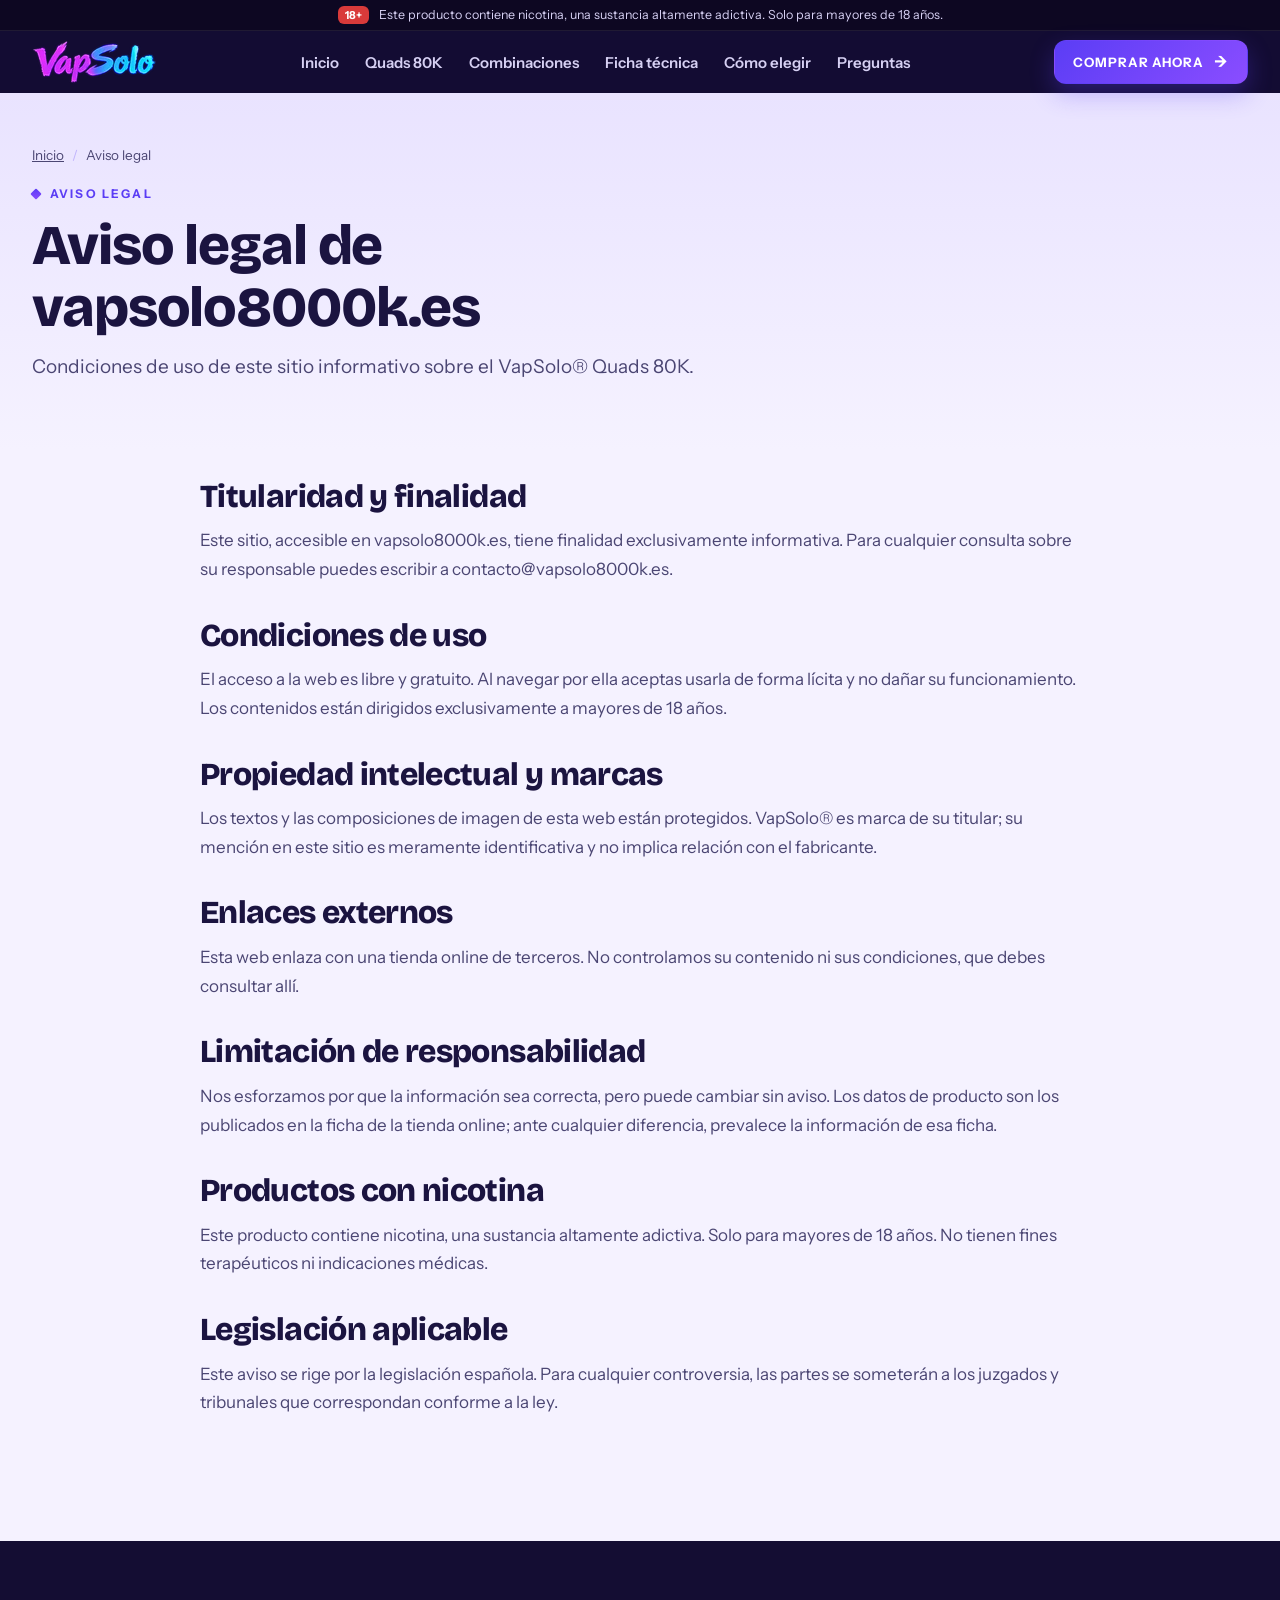
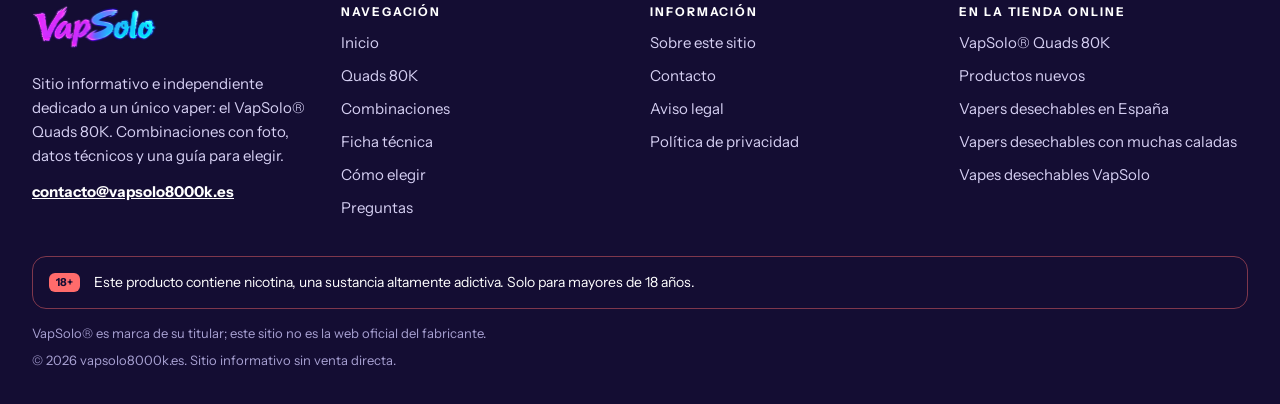
==== aviso-legal/index.html @ 10263401 "first commit" ====
<!doctype html>
<html lang="es-ES">
  <head>
    <meta charset="utf-8">
    <meta name="viewport" content="width=device-width, initial-scale=1">
    <title>Aviso legal de vapsolo8000k.es</title>
    <meta name="description" content="Condiciones de uso, finalidad informativa, propiedad intelectual y límites de responsabilidad de vapsolo8000k.es, un sitio independiente sobre el Quads 80K.">
    <link rel="canonical" href="https://vapsolo8000k.es/aviso-legal/">
    <meta name="robots" content="index, follow, max-image-preview:large">
    <meta name="theme-color" content="#140d33">
    <meta property="og:type" content="website">
    <meta property="og:locale" content="es_ES">
    <meta property="og:site_name" content="VapSolo 80K">
    <meta property="og:title" content="Aviso legal de vapsolo8000k.es">
    <meta property="og:description" content="Condiciones de uso, finalidad informativa, propiedad intelectual y límites de responsabilidad de vapsolo8000k.es, un sitio independiente sobre el Quads 80K.">
    <meta property="og:url" content="https://vapsolo8000k.es/aviso-legal/">
    <meta property="og:image" content="https://vapsolo8000k.es/assets/img/og/og.jpg">
    <meta property="og:image:width" content="1200">
    <meta property="og:image:height" content="630">
    <meta property="og:image:alt" content="Dos vapers VapSolo® Quads 80K sobre un podio lavanda">
    <meta name="twitter:card" content="summary_large_image">
    <meta name="twitter:title" content="Aviso legal de vapsolo8000k.es">
    <meta name="twitter:description" content="Condiciones de uso, finalidad informativa, propiedad intelectual y límites de responsabilidad de vapsolo8000k.es, un sitio independiente sobre el Quads 80K.">
    <meta name="twitter:image" content="https://vapsolo8000k.es/assets/img/og/og.jpg">
    <link rel="icon" href="../favicon.svg" type="image/svg+xml">
    <link rel="icon" href="../favicon-32.png" type="image/png" sizes="32x32">
    <link rel="shortcut icon" href="../favicon.ico">
    <link rel="apple-touch-icon" href="../apple-touch-icon.png">
    <link rel="stylesheet" href="../assets/css/style.css">
    <link rel="stylesheet" href="../assets/css/sets.css">
    <script src="../assets/js/app.js" defer></script>
  </head>
  <body>
    <svg class="sprite" width="0" height="0" aria-hidden="true" focusable="false">
      <defs>
        <linearGradient id="gv" gradientUnits="userSpaceOnUse" x1="3" y1="3" x2="21" y2="21">
        <stop offset="0" stop-color="#5b3df5"/><stop offset="1" stop-color="#2f8bff"/>
        </linearGradient>
        <symbol id="i-puff" viewBox="0 0 24 24"><path d="M3 8h9.5a2.5 2.5 0 1 0-2.5-2.5"/>
        <path d="M3 13h14a3 3 0 1 1-3 3"/><path d="M3 18h6"/></symbol>
        <symbol id="i-grid4" viewBox="0 0 24 24"><rect x="3.5" y="3.5" width="7" height="7" rx="2"/>
        <rect x="13.5" y="3.5" width="7" height="7" rx="2"/>
        <rect x="3.5" y="13.5" width="7" height="7" rx="2"/>
        <rect x="13.5" y="13.5" width="7" height="7" rx="2"/></symbol>
        <symbol id="i-drop" viewBox="0 0 24 24">
        <path d="M12 3c3.6 4.2 6 7.2 6 10.3a6 6 0 0 1-12 0C6 10.2 8.4 7.2 12 3z"/></symbol>
        <symbol id="i-coil" viewBox="0 0 24 24"><path d="M2.5 12h4l2.2-6 3.3 12 3.3-12 2.2 6h4"/>
        </symbol>
        <symbol id="i-battery" viewBox="0 0 24 24">
        <rect x="2.5" y="7" width="16" height="10" rx="2.5"/><path d="M21.5 10.5v3"/>
        <path d="M6 10.5v3M9.5 10.5v3"/></symbol>
        <symbol id="i-usb" viewBox="0 0 24 24"><path d="M9 3v5M15 3v5"/>
        <path d="M7 8h10v3.5a5 5 0 0 1-10 0z"/><path d="M12 16.5V21"/></symbol>
        <symbol id="i-ruler" viewBox="0 0 24 24"><path d="M3.5 16.5 16.5 3.5l4 4-13 13z"/>
        <path d="m7 13 2 2M10 10l2 2M13 7l2 2"/></symbol>
        <symbol id="i-flask" viewBox="0 0 24 24">
        <path d="M9 3h6M10 3v6l-5 9a2 2 0 0 0 1.8 3h10.4a2 2 0 0 0 1.8-3l-5-9V3"/>
        <path d="M7.5 15h9"/></symbol>
        <symbol id="i-layers" viewBox="0 0 24 24"><path d="m12 3 9 5-9 5-9-5z"/>
        <path d="m3 12.5 9 5 9-5"/><path d="m3 17 9 5 9-5"/></symbol>
        <symbol id="i-rotate" viewBox="0 0 24 24"><path d="M20 12a8 8 0 1 1-2.6-5.9"/>
        <path d="M20 4v4.5h-4.5"/></symbol>
        <symbol id="i-recycle" viewBox="0 0 24 24"><path d="M5 19c0-8 5-14 15-14 0 10-6 15-14 15z"/>
        <path d="m5 19 8-8"/></symbol>
        <symbol id="i-bolt" viewBox="0 0 24 24"><path d="M13 2.5 4.5 14H11l-1 7.5L19.5 10H13z"/>
        </symbol>
        <symbol id="i-check" viewBox="0 0 24 24"><path d="m4.5 12.5 5 5L19.5 7"/></symbol>
        <symbol id="i-mail" viewBox="0 0 24 24">
        <rect x="3" y="5.5" width="18" height="13" rx="2.5"/><path d="m3.5 7.5 8.5 6.5 8.5-6.5"/>
        </symbol>
        <symbol id="i-arrow" viewBox="0 0 24 24"><path d="M4.5 12h15M13.5 6l6 6-6 6"/></symbol>
        <symbol id="i-menu" viewBox="0 0 24 24"><path d="M4 7h16M4 12h16M4 17h16"/></symbol>
        <symbol id="i-close" viewBox="0 0 24 24"><path d="M6 6l12 12M18 6 6 18"/></symbol>
        <symbol id="i-search" viewBox="0 0 24 24"><circle cx="11" cy="11" r="6.5"/>
        <path d="m20 20-4.2-4.2"/></symbol>
        <symbol id="i-shield" viewBox="0 0 24 24">
        <path d="M12 3 20 6v6c0 4.8-3.4 7.8-8 9-4.6-1.2-8-4.2-8-9V6z"/><path d="M12 8v5M12 16v.2"/>
        </symbol>
        <symbol id="i-info" viewBox="0 0 24 24"><circle cx="12" cy="12" r="9"/>
        <path d="M12 11v5.5M12 7.6v.2"/></symbol>
        <symbol id="i-chev-l" viewBox="0 0 24 24"><path d="m14.5 5.5-6.5 6.5 6.5 6.5"/></symbol>
        <symbol id="i-chev-r" viewBox="0 0 24 24"><path d="m9.5 5.5 6.5 6.5-6.5 6.5"/></symbol>
        <symbol id="i-chev-d" viewBox="0 0 24 24"><path d="m5.5 9.5 6.5 6.5 6.5-6.5"/></symbol>
        <symbol id="i-doc" viewBox="0 0 24 24"><path d="M6 3h8l4 4v14H6z"/>
        <path d="M14 3v4h4M9 12h6M9 16h6"/></symbol>
      </defs>
    </svg>
    <a class="skip" href="#main">Saltar al contenido</a>
    <div class="top">
      <div class="age" role="note">
        <div class="wrap age__in">
          <span class="age__badge">18+</span>
          <span class="age__short">Contiene nicotina. Solo adultos.</span>
          <span class="age__long">Este producto contiene nicotina, una sustancia altamente adictiva.
            Solo para mayores de 18 años.</span>
        </div>
      </div>
      <header class="hdr">
        <div class="wrap hdr__in">
          <a class="brand" href="../index.html" aria-label="VapSolo, ir al inicio"><img
            src="../assets/img/logo-44.webp" srcset="../assets/img/logo-88.webp 2x" width="125"
            height="44" alt="VapSolo" class="brand__img"></a>
          <div class="hdr__nav">
            <nav class="menu menu--bar" aria-label="Principal">
              <a class="menu__link" href="../index.html">Inicio</a>
              <a class="menu__link" href="../vapsolo-quads-80k/index.html">Quads 80K</a>
              <a class="menu__link" href="../sabores-y-combinaciones/index.html">Combinaciones</a>
              <a class="menu__link" href="../datos-tecnicos/index.html">Ficha técnica</a>
              <a class="menu__link" href="../guia-vaper-desechable/index.html">Cómo elegir</a>
              <a class="menu__link" href="../dudas-frecuentes/index.html">Preguntas</a>
            </nav>
          </div>
          <a class="btn btn--sm hdr__cta"
            href="https://elvapero.es/products/vapsolo-quads-80k-caladas-80000" target="_blank"
            rel="noopener">Comprar ahora<span class="sr-only"> (se abre en una pestaña
            nueva)</span><span class="btn__ar" aria-hidden="true">→</span></a>
          <button type="button" class="burger" aria-controls="drawer" aria-expanded="false" data-open>
            <svg class="ico ico--lg" width="26" height="26" aria-hidden="true" focusable="false">
            <use href="#i-menu"></use></svg>
            <span class="sr-only">Abrir el menú</span>
          </button>
        </div>
      </header>
    </div>
    <div class="drawer" id="drawer" data-drawer>
      <div class="drawer__head">
        <a class="brand" href="../index.html" aria-label="VapSolo, ir al inicio"><img
          src="../assets/img/logo-44.webp" srcset="../assets/img/logo-88.webp 2x" width="125"
          height="44" alt="VapSolo" class="brand__img"></a>
        <button type="button" class="drawer__close" data-close>
          <svg class="ico ico--lg" width="26" height="26" aria-hidden="true" focusable="false">
          <use href="#i-close"></use></svg>
          <span class="sr-only">Cerrar el menú</span>
        </button>
      </div>
      <nav class="menu" aria-label="Principal">
        <a class="menu__link" href="../index.html">Inicio</a>
        <a class="menu__link" href="../vapsolo-quads-80k/index.html">Quads 80K</a>
        <a class="menu__link" href="../sabores-y-combinaciones/index.html">Combinaciones</a>
        <a class="menu__link" href="../datos-tecnicos/index.html">Ficha técnica</a>
        <a class="menu__link" href="../guia-vaper-desechable/index.html">Cómo elegir</a>
        <a class="menu__link" href="../dudas-frecuentes/index.html">Preguntas</a>
      </nav>
      <a class="btn btn--block drawer__cta"
        href="https://elvapero.es/products/vapsolo-quads-80k-caladas-80000" target="_blank"
        rel="noopener">Comprar ahora<span class="sr-only"> (se abre en una pestaña nueva)</span><span
        class="btn__ar" aria-hidden="true">→</span></a>
      <p class="drawer__age">
        Este producto contiene nicotina, una sustancia altamente adictiva. Solo para mayores de 18
        años.
      </p>
    </div>
    <div class="scrim" data-scrim></div>
    <main id="main">
      <section class="ph">
        <div class="wrap ph__in">
          <nav class="crumbs" aria-label="Migas de pan">
            <ol class="crumbs__list">
              <li><a href="../index.html">Inicio</a></li>
              <li><span aria-current="page">Aviso legal</span></li>
            </ol>
          </nav>
          <p class="eyebrow">Aviso legal</p>
          <h1 class="ph__t">Aviso legal de vapsolo8000k.es</h1>
          <p class="ph__lead">
            Condiciones de uso de este sitio informativo sobre el VapSolo® Quads 80K.
          </p>
        </div>
      </section>
      <section class="sec sec--flush">
        <div class="wrap wrap--narrow">
          <div class="prose prose--legal">
            <section class="prose__sec">
              <h2>Titularidad y finalidad</h2>
              <p>
                Este sitio, accesible en vapsolo8000k.es, tiene finalidad exclusivamente
                informativa. Para cualquier consulta sobre su responsable puedes escribir a
                contacto@vapsolo8000k.es.
              </p>
            </section>
            <section class="prose__sec">
              <h2>Condiciones de uso</h2>
              <p>
                El acceso a la web es libre y gratuito. Al navegar por ella aceptas usarla de forma
                lícita y no dañar su funcionamiento. Los contenidos están dirigidos exclusivamente a
                mayores de 18 años.
              </p>
            </section>
            <section class="prose__sec">
              <h2>Propiedad intelectual y marcas</h2>
              <p>
                Los textos y las composiciones de imagen de esta web están protegidos. VapSolo® es
                marca de su titular; su mención en este sitio es meramente identificativa y no
                implica relación con el fabricante.
              </p>
            </section>
            <section class="prose__sec">
              <h2>Enlaces externos</h2>
              <p>
                Esta web enlaza con una tienda online de terceros. No controlamos su contenido ni
                sus condiciones, que debes consultar allí.
              </p>
            </section>
            <section class="prose__sec">
              <h2>Limitación de responsabilidad</h2>
              <p>
                Nos esforzamos por que la información sea correcta, pero puede cambiar sin aviso.
                Los datos de producto son los publicados en la ficha de la tienda online; ante
                cualquier diferencia, prevalece la información de esa ficha.
              </p>
            </section>
            <section class="prose__sec">
              <h2>Productos con nicotina</h2>
              <p>
                Este producto contiene nicotina, una sustancia altamente adictiva. Solo para mayores
                de 18 años. No tienen fines terapéuticos ni indicaciones médicas.
              </p>
            </section>
            <section class="prose__sec">
              <h2>Legislación aplicable</h2>
              <p>
                Este aviso se rige por la legislación española. Para cualquier controversia, las
                partes se someterán a los juzgados y tribunales que correspondan conforme a la ley.
              </p>
            </section>
          </div>
        </div>
      </section>
    </main>
    <footer class="foot">
      <div class="wrap">
        <div class="foot__grid">
          <div class="foot__col foot__col--brand">
            <a class="brand" href="../index.html" aria-label="VapSolo, ir al inicio"><img
              src="../assets/img/logo-176.webp" width="159" height="56" alt="VapSolo"
              class="brand__img"></a>
            <p class="foot__about">
              Sitio informativo e independiente dedicado a un único vaper: el VapSolo® Quads 80K.
              Combinaciones con foto, datos técnicos y una guía para elegir.
            </p>
            <p>
              <a href="mailto:contacto@vapsolo8000k.es"
              class="foot__mail">contacto@vapsolo8000k.es</a>
            </p>
          </div>
          <div class="foot__col">
            <p class="foot__h">Navegación</p>
            <ul class="foot__list">
              <li><a href="../index.html">Inicio</a></li>
              <li><a href="../vapsolo-quads-80k/index.html">Quads 80K</a></li>
              <li><a href="../sabores-y-combinaciones/index.html">Combinaciones</a></li>
              <li><a href="../datos-tecnicos/index.html">Ficha técnica</a></li>
              <li><a href="../guia-vaper-desechable/index.html">Cómo elegir</a></li>
              <li><a href="../dudas-frecuentes/index.html">Preguntas</a></li>
            </ul>
          </div>
          <div class="foot__col">
            <p class="foot__h">Información</p>
            <ul class="foot__list">
              <li><a href="../sobre-este-sitio/index.html">Sobre este sitio</a></li>
              <li><a href="../contacto/index.html">Contacto</a></li>
              <li><a href="../aviso-legal/index.html">Aviso legal</a></li>
              <li><a href="../politica-de-privacidad/index.html">Política de privacidad</a></li>
            </ul>
          </div>
          <div class="foot__col">
            <p class="foot__h">En la tienda online</p>
            <ul class="foot__list">
              <li>
                <a href="https://elvapero.es/products/vapsolo-quads-80k-caladas-80000"
                target="_blank" rel="noopener">VapSolo® Quads 80K<span class="sr-only"> (se abre en
                una pestaña nueva)</span></a>
              </li>
              <li>
                <a href="https://elvapero.es/collections/productos-nuevos" target="_blank"
                rel="noopener">Productos nuevos<span class="sr-only"> (se abre en una pestaña
                nueva)</span></a>
              </li>
              <li>
                <a href="https://elvapero.es/collections/vapers-desechables-espana" target="_blank"
                rel="noopener">Vapers desechables en España<span class="sr-only"> (se abre en una
                pestaña nueva)</span></a>
              </li>
              <li>
                <a href="https://elvapero.es/collections/vapers-desechables-muchas-caladas"
                target="_blank" rel="noopener">Vapers desechables con muchas caladas<span
                class="sr-only"> (se abre en una pestaña nueva)</span></a>
              </li>
              <li>
                <a href="https://elvapero.es/collections/vapsolo-vapes-desechables" target="_blank"
                rel="noopener">Vapes desechables VapSolo<span class="sr-only"> (se abre en una
                pestaña nueva)</span></a>
              </li>
            </ul>
          </div>
        </div>
        <div class="foot__warn">
          <span class="age__badge">18+</span>
          <p>
            Este producto contiene nicotina, una sustancia altamente adictiva. Solo para mayores de
            18 años.
          </p>
        </div>
        <p class="foot__legal">
          VapSolo® es marca de su titular; este sitio no es la web oficial del fabricante.
        </p>
        <p class="foot__legal">© 2026 vapsolo8000k.es. Sitio informativo sin venta directa.</p>
      </div>
    </footer>
    <div class="dock">
      <a class="btn btn--ghost-dark btn--sm"
        href="../sabores-y-combinaciones/index.html">Combinaciones</a>
      <a class="btn btn--sm" href="https://elvapero.es/products/vapsolo-quads-80k-caladas-80000"
        target="_blank" rel="noopener">Comprar ahora<span class="sr-only"> (se abre en una pestaña
        nueva)</span><span class="btn__ar" aria-hidden="true">→</span></a>
    </div>
    <script type="application/ld+json">
      {
        "@context": "https://schema.org",
        "@graph": [
          {
            "@type": "Organization",
            "@id": "https://vapsolo8000k.es/#organization",
            "name": "VapSolo 80K",
            "url": "https://vapsolo8000k.es/",
            "email": "contacto@vapsolo8000k.es",
            "logo": {
              "@type": "ImageObject",
              "url": "https://vapsolo8000k.es/assets/img/logo-176.webp",
              "width": 501,
              "height": 176
            }
          },
          {
            "@type": "WebSite",
            "@id": "https://vapsolo8000k.es/#website",
            "url": "https://vapsolo8000k.es/",
            "name": "VapSolo 80K",
            "inLanguage": "es-ES",
            "description": "Sitio informativo sobre el VapSolo® Quads 80K: combinaciones, datos técnicos y guía.",
            "publisher": {
              "@id": "https://vapsolo8000k.es/#organization"
            }
          },
          {
            "@type": "WebPage",
            "@id": "https://vapsolo8000k.es/aviso-legal/#webpage",
            "url": "https://vapsolo8000k.es/aviso-legal/",
            "name": "Aviso legal de vapsolo8000k.es",
            "description": "Condiciones de uso, finalidad informativa, propiedad intelectual y límites de responsabilidad de vapsolo8000k.es, un sitio independiente sobre el Quads 80K.",
            "inLanguage": "es-ES",
            "isPartOf": {
              "@id": "https://vapsolo8000k.es/#website"
            },
            "breadcrumb": {
              "@id": "https://vapsolo8000k.es/aviso-legal/#breadcrumb"
            }
          },
          {
            "@type": "BreadcrumbList",
            "@id": "https://vapsolo8000k.es/aviso-legal/#breadcrumb",
            "itemListElement": [
              {
                "@type": "ListItem",
                "position": 1,
                "name": "Inicio",
                "item": "https://vapsolo8000k.es/"
              },
              {
                "@type": "ListItem",
                "position": 2,
                "name": "Aviso legal",
                "item": "https://vapsolo8000k.es/aviso-legal/"
              }
            ]
          }
        ]
      }
    </script>
  </body>
</html>
---- assets/css/style.css ----
/* VapSolo Quads 80K · lavender studio · plain CSS */

@font-face{font-family:"Bricolage Grotesque";font-style:normal;font-weight:700 800;font-display:swap;src:url(../fonts/bricolage-latin-ext.woff2) format("woff2");unicode-range:U+0100-02BA,U+02BD-02C5,U+02C7-02CC,U+02CE-02D7,U+02DD-02FF,U+0304,U+0308,U+0329,U+1D00-1DBF,U+1E00-1E9F,U+1EF2-1EFF,U+2020,U+20A0-20AB,U+20AD-20C0,U+2113,U+2C60-2C7F,U+A720-A7FF}
@font-face{font-family:"Bricolage Grotesque";font-style:normal;font-weight:700 800;font-display:swap;src:url(../fonts/bricolage-latin.woff2) format("woff2");unicode-range:U+0000-00FF,U+0131,U+0152-0153,U+02BB-02BC,U+02C6,U+02DA,U+02DC,U+0304,U+0308,U+0329,U+2000-206F,U+2122,U+2191-2193,U+2212,U+2215,U+03A9,U+FEFF,U+FFFD}
@font-face{font-family:"Instrument Sans";font-style:normal;font-weight:400 700;font-display:swap;src:url(../fonts/instrument-latin-ext.woff2) format("woff2");unicode-range:U+0100-02BA,U+02BD-02C5,U+02C7-02CC,U+02CE-02D7,U+02DD-02FF,U+0304,U+0308,U+0329,U+1D00-1DBF,U+1E00-1E9F,U+1EF2-1EFF,U+2020,U+20A0-20AB,U+20AD-20C0,U+2113,U+2C60-2C7F,U+A720-A7FF}
@font-face{font-family:"Instrument Sans";font-style:normal;font-weight:400 700;font-display:swap;src:url(../fonts/instrument-latin.woff2) format("woff2");unicode-range:U+0000-00FF,U+0131,U+0152-0153,U+02BB-02BC,U+02C6,U+02DA,U+02DC,U+0304,U+0308,U+0329,U+2000-206F,U+2122,U+2191-2193,U+2212,U+2215,U+03A9,U+FEFF,U+FFFD}
@font-face{font-family:"Caveat";font-style:normal;font-weight:700;font-display:swap;src:url(../fonts/caveat-latin-ext.woff2) format("woff2");unicode-range:U+0100-02BA,U+02BD-02C5,U+02C7-02CC,U+02CE-02D7,U+02DD-02FF,U+0304,U+0308,U+0329,U+1D00-1DBF,U+1E00-1E9F,U+1EF2-1EFF,U+2020,U+20A0-20AB,U+20AD-20C0,U+2113,U+2C60-2C7F,U+A720-A7FF}
@font-face{font-family:"Caveat";font-style:normal;font-weight:700;font-display:swap;src:url(../fonts/caveat-latin.woff2) format("woff2");unicode-range:U+0000-00FF,U+0131,U+0152-0153,U+02BB-02BC,U+02C6,U+02DA,U+02DC,U+0304,U+0308,U+0329,U+2000-206F,U+2122,U+2191-2193,U+2212,U+2215,U+03A9,U+FEFF,U+FFFD}

:root{
  --bg:#f5f2ff;--bg2:#ebe6ff;--card:#fff;--tint:#e3dcff;
  --line:rgba(91,61,245,.14);--line2:rgba(91,61,245,.30);
  --dark:#140d33;--dark2:#1d1347;
  --v1:#5b3df5;--v2:#8a4dff;
  --volt:linear-gradient(135deg,#5b3df5 0%,#8a4dff 100%);
  --arc:linear-gradient(90deg,#6a35f0 0%,#2f8bff 100%);
  --arc-solid:#5a46f0;
  --cyan:#0a9fd0;--cyan-l:#5fd6ff;
  --ink:#1b1440;--ink2:#4b4673;--ink3:#6a6692;
  --red:#d93a3a;--red-d:#ff6b6b;
  --sh:0 10px 30px rgba(91,61,245,.12);--sh2:0 18px 48px rgba(91,61,245,.2);
  --f-head:"Bricolage Grotesque","Arial Narrow",Arial,sans-serif;
  --f-body:"Instrument Sans",system-ui,-apple-system,"Segoe UI",Roboto,Arial,sans-serif;
  --f-hand:"Caveat","Segoe Script","Comic Sans MS",cursive;
  --c:#5b3df5;--cd:#3a278f;--cl:#a58bff;
  --tile:1;
}

*,*::before,*::after{box-sizing:border-box}
html{-webkit-text-size-adjust:100%;text-size-adjust:100%;scroll-behavior:smooth;scroll-padding-top:112px}
body{margin:0;background:var(--bg);color:var(--ink);font-family:var(--f-body);font-size:16px;line-height:1.6;overflow-x:clip;padding-bottom:72px;-webkit-font-smoothing:antialiased}
img,svg{max-width:100%}
img{height:auto}
[hidden]{display:none!important}
h1,h2,h3{font-family:var(--f-head);font-weight:800;line-height:1.1;letter-spacing:-.02em;margin:0;color:var(--ink)}
p{margin:0 0 1em}
a{color:var(--v1)}
:focus-visible{outline:3px solid var(--cyan);outline-offset:3px;border-radius:6px}
::selection{background:var(--v2);color:#fff}

.sr-only{position:absolute!important;width:1px;height:1px;padding:0;margin:-1px;overflow:hidden;clip:rect(0,0,0,0);white-space:nowrap;border:0}
.sprite{position:absolute;width:0;height:0;overflow:hidden}
.skip{position:absolute;left:-999px;top:8px;z-index:100;background:#fff;color:var(--ink);padding:10px 16px;border-radius:10px;font-weight:700}
.skip:focus{left:16px}
.ico{fill:none;stroke-width:1.8;stroke-linecap:round;stroke-linejoin:round;flex:0 0 auto}
.ico:not([stroke]){stroke:currentColor}
.wrap{width:min(100% - 32px,1240px);margin-inline:auto}
.wrap--narrow{width:min(100% - 32px,880px)}

/* ---------- buttons ---------- */
.btn{display:inline-flex;align-items:center;justify-content:center;gap:10px;min-height:52px;padding:0 26px;border:1.5px solid transparent;border-radius:12px;background:var(--volt);color:#fff;font:700 15px/1.1 var(--f-body);letter-spacing:.07em;text-transform:uppercase;text-decoration:none;text-align:center;cursor:pointer;box-shadow:0 10px 24px rgba(91,61,245,.32);transition:transform .2s ease,box-shadow .2s ease}
.btn:hover{transform:translateY(-2px);box-shadow:0 16px 32px rgba(91,61,245,.44)}
.btn:active{transform:translateY(0)}
.btn__ar{display:inline-block;font-size:1.2em;line-height:1;transition:transform .2s ease}
.btn:hover .btn__ar{transform:translateX(4px)}
.btn--sm{min-height:44px;padding:0 18px;font-size:13px}
.btn--lg{min-height:60px;padding:0 36px;font-size:16px}
.btn--mini{min-height:42px;padding:0 12px;font-size:12px;letter-spacing:.05em;box-shadow:0 6px 16px rgba(91,61,245,.26)}
.btn--block{display:flex;width:100%}
.btn--ghost{background:#fff;color:var(--v1);border-color:var(--v1);box-shadow:none}
.btn--ghost:hover{box-shadow:0 10px 24px rgba(91,61,245,.18)}
.btn--ghost-dark{background:transparent;color:#fff;border-color:rgba(255,255,255,.4);box-shadow:none;text-transform:none;letter-spacing:.02em;font-size:14px}
.linkarrow{display:inline-flex;align-items:center;gap:8px;font-weight:700;color:var(--v1);text-decoration:none}
.linkarrow .btn__ar{font-size:1.1em}
.linkarrow:hover{text-decoration:underline;text-underline-offset:4px}
.linkarrow:hover .btn__ar{transform:translateX(4px)}
.linkarrow--pad{margin-top:22px}

/* ---------- eyebrow / section heads ---------- */
.eyebrow{display:flex;align-items:center;gap:10px;margin:0;font:700 12px/1.2 var(--f-body);letter-spacing:.18em;text-transform:uppercase;color:var(--v1)}
.eyebrow::before{content:"";flex:0 0 auto;width:8px;height:8px;background:var(--volt);transform:rotate(45deg);border-radius:1px}
.sec{position:relative;padding:clamp(48px,7vw,92px) 0}
.sec--tint{background:var(--bg2)}
.sec--tint::before,.sec--tint::after{content:"";position:absolute;left:0;right:0;height:34px;background-repeat:no-repeat;background-size:100% 100%;pointer-events:none}
.sec--tint::before{bottom:100%;background-image:url(../img/wave-top.svg)}
.sec--tint::after{top:100%;background-image:url(../img/wave-bottom.svg)}
.sec--flush{padding-top:clamp(12px,2.4vw,28px)}
.sec--end{padding-bottom:clamp(56px,8vw,104px)}
.sec__head{margin-bottom:clamp(24px,3.6vw,40px)}
.sec__title{font-size:clamp(28px,4.2vw,44px);margin:12px 0 12px;max-width:22ch}
.sec__lead{font-size:clamp(16px,1.6vw,18px);color:var(--ink2);max-width:62ch;margin:0}

/* ---------- top bar (age + header) ---------- */
.top{position:sticky;top:0;z-index:60;background:var(--dark)}
.age{background:#0d0722;color:#d6d0f3;font-size:12.5px;border-bottom:1px solid rgba(255,255,255,.08)}
.age__in{display:flex;align-items:center;justify-content:center;gap:10px;min-height:30px;padding:4px 0;text-align:center;line-height:1.3}
.age__badge{display:inline-grid;place-items:center;flex:0 0 auto;min-width:30px;padding:2px 7px;border-radius:6px;background:var(--red);color:#fff;font:800 11px/1.3 var(--f-body)}
.age__long{display:none}
.hdr{background:var(--dark)}
.hdr__in{display:grid;grid-template-columns:1fr auto;align-items:center;gap:16px;min-height:60px}
.brand{display:inline-flex;align-items:center;text-decoration:none}
.brand__img{display:block;height:40px;width:auto}
.hdr__nav,.hdr__cta{display:none}
.burger{display:inline-grid;place-items:center;width:46px;height:46px;border-radius:12px;border:1px solid rgba(255,255,255,.28);background:transparent;color:#fff;cursor:pointer}
.menu__link{color:#d6d0f3;text-decoration:none;font-weight:600;font-size:15px;white-space:nowrap}
.menu__link:hover{color:#fff}
.menu--bar{display:flex;gap:2px}
.menu--bar .menu__link{padding:20px 12px 16px;border-bottom:2px solid transparent}
.menu--bar .menu__link[aria-current=page]{color:#fff;border-bottom-color:var(--cyan-l)}
.drawer{position:fixed;top:0;right:0;bottom:0;z-index:80;width:min(88vw,380px);display:flex;flex-direction:column;gap:20px;padding:16px 22px 28px;background:var(--dark);color:#f4f1ff;overflow-y:auto;transform:translateX(100%);visibility:hidden;transition:transform .3s ease,visibility 0s linear .3s}
.drawer.is-open{transform:none;visibility:visible;transition:transform .3s ease}
.drawer__head{display:flex;align-items:center;justify-content:space-between}
.drawer__close{display:inline-grid;place-items:center;width:46px;height:46px;border-radius:12px;border:1px solid rgba(255,255,255,.28);background:transparent;color:#fff;cursor:pointer}
.drawer .menu{display:flex;flex-direction:column}
.drawer .menu__link{padding:14px 2px;border-bottom:1px solid rgba(255,255,255,.1);font:700 22px/1.2 var(--f-head)}
.drawer .menu__link[aria-current=page]{color:var(--cyan-l)}
.drawer__age{margin:0;font-size:13px;color:#c9c2ee}
.scrim{position:fixed;inset:0;z-index:70;background:rgba(20,13,51,.62);opacity:0;pointer-events:none;transition:opacity .3s ease}
.scrim.is-open{opacity:1;pointer-events:auto}
html:not(.js) .burger{display:none}
html:not(.js) .drawer{position:static;width:auto;transform:none;visibility:visible;padding:12px 16px 20px}
html:not(.js) .drawer__head,html:not(.js) .drawer__cta{display:none}

.dock{position:fixed;left:0;right:0;bottom:0;z-index:55;display:grid;grid-template-columns:minmax(0,1fr) minmax(0,1.35fr);gap:10px;padding:10px 12px calc(10px + env(safe-area-inset-bottom));background:var(--dark);border-top:1px solid rgba(255,255,255,.12)}

/* ---------- hero ---------- */
.hero{position:relative;padding:clamp(24px,4.4vw,60px) 0 clamp(28px,4vw,48px);background:radial-gradient(900px 520px at 88% 6%,#e1d8ff 0%,rgba(225,216,255,0) 62%),var(--bg)}
.hero__grid{display:grid;grid-template-columns:minmax(0,1fr);gap:26px;grid-template-areas:"text" "stage" "facts"}
.hero__text{grid-area:text;min-width:0}
.stage{grid-area:stage;position:relative;min-width:0}
.hero__facts{grid-area:facts;min-width:0}
.hero h1{margin:18px 0 18px;--h1:clamp(30px,9.2vw,60px)}
.hero h1 span{display:block}
.h1__a{font-size:var(--h1);color:var(--ink)}
.h1__a sup{font-size:.5em;vertical-align:.7em;line-height:0}
.h1__b{font-size:var(--h1);color:var(--arc-solid)}
@supports (background-clip:text) or (-webkit-background-clip:text){
  .h1__b{background:var(--arc);-webkit-background-clip:text;background-clip:text;-webkit-text-fill-color:transparent;color:transparent;padding-bottom:.06em}
}
.h1__c{margin-top:.45em;font-size:clamp(18px,3.4vw,26px);font-weight:700;color:var(--ink2);letter-spacing:0}
.hero__lede{max-width:48ch;margin:0 0 24px;font-size:clamp(16px,1.7vw,19px);color:var(--ink2)}
.hero__act{display:flex;flex-wrap:wrap;gap:12px}
.hfacts{list-style:none;margin:0;padding:0;display:grid;grid-template-columns:repeat(2,minmax(0,1fr));gap:18px 0}
.hfact{padding:0 14px;border-left:1px solid var(--line2)}
.hfact:nth-child(odd){padding-left:0;border-left:0}
.hfact__n{display:block;white-space:nowrap;font:800 clamp(24px,2.3vw,31px)/1 var(--f-head);font-variant-numeric:tabular-nums;letter-spacing:-.02em;color:var(--ink)}
.hfact__l{display:block;margin-top:7px;font-size:13.5px;line-height:1.35;color:var(--ink2)}

.stage__blob{position:absolute;z-index:0;inset:-5% -4% 14% 10%;border-radius:46% 54% 42% 58% / 52% 44% 56% 48%;background:linear-gradient(145deg,#b8a5ff 0%,#7f63ff 62%,#9a6bff 100%);opacity:.42;transform:rotate(-6deg)}
.stage__frame{position:relative;z-index:1;aspect-ratio:1/1;overflow:hidden;border-radius:28px;background:#e8e2ff;box-shadow:0 24px 60px rgba(91,61,245,.28);touch-action:pan-y}
.stage__world{position:absolute;width:203.9%;height:114.76%;left:-51.83%;top:-3.66%}
.stage__bg{position:absolute;left:0;top:0;width:100%;height:100%}
.stage__spr{position:absolute;left:25.36%;top:9.03%;width:49.58%;height:61.32%;opacity:0;transition:opacity .45s ease;pointer-events:none}
.stage__spr.is-on{opacity:1}
.stage__tag{position:absolute;z-index:2;left:12px;bottom:12px;display:flex;align-items:center;gap:8px;padding:9px 14px;border-radius:14px;background:#fff;box-shadow:var(--sh);font-size:13px;line-height:1.2}
.tag__dot{width:10px;height:10px;border-radius:50%;background:var(--c)}
.stage__tag strong{color:var(--ink)}
.tag__sub{color:var(--ink2)}
.arrow{position:absolute;z-index:2;top:50%;width:44px;height:44px;margin-top:-22px;display:grid;place-items:center;border-radius:50%;border:1px solid var(--line);background:#fff;color:var(--v1);box-shadow:var(--sh);cursor:pointer;transition:transform .2s ease}
.arrow:hover{transform:scale(1.08)}
.arrow--prev{left:10px}
.arrow--next{right:10px}
.stage__thumbs{position:relative;z-index:1;display:flex;gap:10px;overflow-x:auto;padding:16px 2px 8px;scrollbar-width:none;-webkit-overflow-scrolling:touch}
.stage__thumbs::-webkit-scrollbar{display:none}
.thumb{flex:0 0 auto;width:62px;height:62px;padding:4px;border:2px solid transparent;border-radius:16px;background:#fff;box-shadow:var(--sh);cursor:pointer;transition:border-color .2s ease,transform .2s ease}
.thumb:hover{transform:translateY(-2px)}
.thumb.is-on{border-color:var(--v1)}
.thumb__img{display:block;width:100%;height:100%;object-fit:contain}
.stage__cap{position:relative;z-index:1;display:flex;flex-wrap:wrap;align-items:center;justify-content:space-between;gap:12px 16px;margin-top:10px}
.stage__flav{flex:1 1 230px;margin:0;padding-left:12px;border-left:4px solid var(--c);font:700 15px/1.3 var(--f-head);color:var(--cd)}
.stage__cap .btn{flex:1 1 100%}

.note{display:flex;align-items:flex-end;gap:4px;margin:0;font:700 clamp(22px,2.6vw,30px)/1.05 var(--f-hand);color:var(--v1);transform:rotate(-7deg);pointer-events:none}
.note__ar{flex:0 0 auto;width:56px;height:auto;fill:none;stroke:var(--v1);stroke-width:3;stroke-linecap:round;stroke-linejoin:round}
.note--hero{display:none}
.note--fin{margin-top:22px;transform:rotate(-3deg)}

/* ---------- quick row ---------- */
.quick{padding:0 0 clamp(36px,5vw,60px)}
.qkrow{list-style:none;margin:0;padding:0;display:grid;grid-template-columns:repeat(2,minmax(0,1fr));gap:12px}
.qkrow li{display:flex;min-width:0}
.qk{flex:1;display:flex;flex-direction:column;align-items:center;gap:8px;padding:18px 10px;border-radius:20px;background:#fff;box-shadow:var(--sh);color:var(--ink);text-align:center;text-decoration:none;transition:transform .25s ease,box-shadow .25s ease}
.qk:hover{transform:translateY(-4px);box-shadow:var(--sh2)}
.qk__ico{display:grid;place-items:center;width:54px;height:54px;border-radius:16px;background:var(--tint)}
.qk__t{font:800 15.5px/1.2 var(--f-head)}
.qk__s{font-size:13px;line-height:1.35;color:var(--ink2)}

/* ---------- chips / counters ---------- */
.chips{margin:0 0 20px}
.chips__lab{margin:0 0 8px;font-size:13px;font-weight:700;color:var(--ink2)}
.chips__row{display:flex;gap:8px;overflow-x:auto;padding:2px 2px 8px;scrollbar-width:thin}
.chip{flex:0 0 auto;padding:9px 16px;border:1px solid var(--line2);border-radius:10px;background:#fff;color:var(--ink);font:600 14px/1.2 var(--f-body);cursor:pointer;transition:background .2s ease,color .2s ease,transform .2s ease}
.chip:hover{transform:translateY(-1px);border-color:var(--v1)}
.chip.is-on{border-color:transparent;background:var(--volt);color:#fff}
.count{margin:0 0 16px;font-size:14.5px;color:var(--ink2)}
.count strong{color:var(--ink)}

/* ---------- arena ---------- */
.arena{display:grid;grid-template-columns:minmax(0,1fr);gap:20px}
.spot{display:flex;flex-direction:column;min-width:0;overflow:hidden;border-radius:28px;background:#fff;box-shadow:var(--sh2)}
.spot__img{position:relative;aspect-ratio:1/1;overflow:hidden;perspective:1100px;background:#ece7ff}
.spot__glow{position:absolute;left:-10%;right:-10%;bottom:-18%;height:56%;background:radial-gradient(closest-side,var(--c),rgba(255,255,255,0));opacity:.34;transition:opacity .4s ease}
.spot__photo{position:relative;display:block;width:100%;height:100%;object-fit:cover;transition:transform .25s ease-out,opacity .28s ease,filter .28s ease;will-change:transform}
.spot__photo.is-swap{opacity:0;filter:blur(8px)}
.spot__body{display:grid;gap:12px;padding:20px 22px 24px}
.spot__label{margin:0;font:700 13px/1 var(--f-body);letter-spacing:.16em;text-transform:uppercase;color:var(--cd)}
.spot__flavors{list-style:none;margin:0;padding:0;display:grid;grid-template-columns:repeat(2,minmax(0,1fr));gap:8px}
.spot__flavors li{padding:10px 12px 10px 14px;border-left:4px solid var(--c);border-radius:4px 12px 12px 4px;background:var(--bg);font:700 14.5px/1.2 var(--f-head)}
.spot__actions{display:flex;flex-wrap:wrap;align-items:center;gap:14px 22px;margin-top:6px}
.roster{min-width:0}
.roster__list{list-style:none;margin:0;padding:4px 2px 14px;display:flex;gap:12px;overflow-x:auto;scroll-snap-type:x mandatory;-webkit-overflow-scrolling:touch}
.roster__li{flex:0 0 168px;display:flex;scroll-snap-align:start}
.roster__item{position:relative;width:100%;display:grid;grid-template-columns:minmax(0,1fr);align-content:start;gap:8px;padding:10px;border:0;border-top:4px solid var(--c);border-radius:14px;background:#fff;box-shadow:var(--sh);color:var(--ink);font:inherit;text-align:left;cursor:pointer}
.roster__item.is-on{outline:2px solid var(--v1);outline-offset:-2px}
.roster__thumb{display:grid;place-items:center;aspect-ratio:1/1;border-radius:12px;background:var(--tint)}
.roster__img{width:88%;height:88%;object-fit:contain}
.roster__num{font:700 11px/1 var(--f-body);letter-spacing:.12em;text-transform:uppercase;color:var(--cd);white-space:nowrap}
.roster__name{font:600 13.5px/1.35 var(--f-body);color:var(--ink)}

/* ---------- set cards ---------- */
.grid{list-style:none;margin:0;padding:0;display:grid;grid-template-columns:repeat(2,minmax(0,1fr));gap:12px}
.card{display:flex;min-width:0}
.card--cta{grid-column:span var(--tile)}
.setcard{position:relative;display:flex;flex-direction:column;width:100%;overflow:hidden;border-radius:20px;background:#fff;box-shadow:var(--sh);padding-bottom:10px;transition:transform .25s ease,box-shadow .25s ease}
.setcard:hover{transform:translateY(-4px);box-shadow:var(--sh2)}
.setcard__cover{aspect-ratio:4/5;overflow:hidden;background:var(--bg2)}
.setcard__img{display:block;width:100%;height:100%;object-fit:cover}
.setcard__body{position:relative;flex:1;padding:12px 10px 12px 16px}
.setcard__body::before,.pcard__body::before{content:"";position:absolute;left:0;top:12px;bottom:12px;width:4px;border-radius:0 4px 4px 0;background:var(--c)}
.setcard__label{margin:0 0 4px;font:700 10.5px/1.2 var(--f-body);letter-spacing:.12em;text-transform:uppercase;color:var(--cd)}
.setcard__name{display:block;font:700 13px/1.25 var(--f-head);letter-spacing:-.01em}
.setcard__name span{display:block}
.setcard .btn--block{width:auto;margin:0 10px}
.ctatile{display:flex;flex-direction:column;justify-content:center;gap:12px;width:100%;padding:22px 18px;border-radius:20px;background:radial-gradient(420px 260px at 100% 0%,rgba(138,77,255,.5),rgba(138,77,255,0)),var(--dark2);color:#f4f1ff;box-shadow:var(--sh)}
.ctatile__t{margin:0;font:800 clamp(20px,3vw,26px)/1.1 var(--f-head);color:#fff}
.ctatile__p{margin:0;font-size:14.5px;color:#d6d0f3}

/* ---------- spec table ---------- */
.fic__grid{display:grid;grid-template-columns:minmax(0,1fr);gap:24px}
.specs__card{min-width:0;padding:8px;border-radius:24px;background:#fff;box-shadow:var(--sh)}
.specs__card .linkarrow--pad{margin:6px 14px 14px}
.specs{list-style:none;margin:0;padding:0;display:grid;gap:8px}
.specs__card{display:flex;flex-direction:column}
.specs__card .specs{flex:1;grid-auto-rows:1fr}
.spec{display:grid;grid-template-columns:44px minmax(0,1fr);gap:4px 14px;align-items:center;padding:12px 14px;border:1px solid var(--line);border-radius:14px}
.spec--hl{border-color:transparent;background:var(--tint)}
.spec__ico{display:grid;place-items:center;width:44px;height:44px;border-radius:12px;background:var(--tint)}
.spec--hl .spec__ico{background:#fff}
.spec__main{display:flex;flex-direction:column}
.spec__p{font-size:13px;color:var(--ink2)}
.spec__v{font:800 17px/1.2 var(--f-head)}
.spec__n{grid-column:2;font-size:13.5px;line-height:1.4;color:var(--ink2)}
.pcard{display:flex;flex-direction:column;min-width:0;overflow:hidden;border-radius:24px;background:#fff;box-shadow:var(--sh)}
.pcard__cover{aspect-ratio:4/5;overflow:hidden;background:var(--bg2)}
.pcard__img{display:block;width:100%;height:100%;object-fit:cover}
.pcard__body{position:relative;display:grid;flex:1;align-content:start;gap:10px;padding:18px 20px 22px 24px}
.pcard__t{font-size:clamp(22px,2.4vw,28px)}
.pcard__p{margin:0;color:var(--ink2)}
.pcard__act{display:grid;gap:12px;margin-top:6px;justify-items:start}
.pcard__act .btn{justify-self:stretch}

/* ---------- promo strips ---------- */
.strips{display:grid;grid-template-columns:minmax(0,1fr);gap:20px}
.strip{position:relative;display:flex;flex-direction:column;overflow:hidden;border-radius:24px;background:#fff;box-shadow:var(--sh)}
.strip__img{display:block;width:100%;aspect-ratio:4/3;object-fit:cover;object-position:80% 50%}
.strip__txt{display:grid;gap:10px;justify-items:start;padding:20px 22px 24px}
.strip__t{font-size:clamp(22px,2.6vw,30px)}
.strip__p{margin:0;color:var(--ink2)}

/* ---------- mini cards ---------- */
.minis{list-style:none;margin:0;padding:0;display:grid;grid-template-columns:minmax(0,1fr);gap:14px}
.mini{display:flex;flex-direction:column;gap:8px;min-width:0;padding:20px;border-radius:20px;background:#fff;box-shadow:var(--sh)}
.mini__ico{display:grid;place-items:center;width:52px;height:52px;margin-bottom:4px;border-radius:14px;background:var(--tint)}
.mini__t{font-size:18px}
.mini__p{margin:0;font-size:15px;color:var(--ink2)}
.mini--wide{margin-bottom:28px}
.mail-big{font:800 clamp(18px,4.4vw,28px)/1.2 var(--f-head);color:var(--v1);word-break:break-word}
.how__grid{display:grid;grid-template-columns:minmax(0,1fr);gap:24px}
.how__grid .mini{display:grid;grid-template-columns:56px minmax(0,1fr);column-gap:18px;row-gap:4px;align-content:center;align-items:center}
.how__grid .mini__ico{grid-row:1/3;margin:0;width:56px;height:56px}
.how__grid .mini__p{grid-column:2}
.how__grid .mini__t{align-self:end}

/* ---------- FAQ ---------- */
.faq{display:grid;gap:12px}
.qa{border:1px solid var(--line);border-radius:16px;background:#fff;box-shadow:0 4px 14px rgba(91,61,245,.06)}
.qa[open]{border-color:var(--line2)}
.qa summary{display:flex;align-items:center;justify-content:space-between;gap:16px;padding:18px 20px;font:700 17px/1.3 var(--f-head);cursor:pointer;list-style:none}
.qa summary::-webkit-details-marker{display:none}
.qa__ch{stroke:var(--v1);transition:transform .2s ease}
.qa[open] .qa__ch{transform:rotate(180deg)}
.qa__a{padding:0 20px 20px;color:var(--ink2)}
.qa__a p{margin:0}
.faqg{margin-bottom:36px}
.faqg__t{margin:0 0 14px;font-size:clamp(22px,3vw,28px)}

/* ---------- finale ---------- */
.finale{position:relative;display:grid;overflow:hidden;border-radius:28px;background:#fff;box-shadow:var(--sh2)}
.finale__fig{position:relative;margin:0;aspect-ratio:1/1;background:#e9e3ff}
.finale__img{display:block;width:100%;height:100%;object-fit:cover}
.finale__txt{position:relative;z-index:2;display:grid;justify-items:start;gap:12px;padding:24px 22px 28px}
.finale__t{font-size:clamp(28px,6vw,46px);max-width:16ch}
.finale__p{margin:0;max-width:44ch;color:var(--ink2)}
.plates{list-style:none;margin:18px 0 0;padding:0;display:grid;grid-template-columns:repeat(2,minmax(0,1fr));border-radius:20px;background:#fff;box-shadow:var(--sh);overflow:hidden}
.plate{display:flex;align-items:center;gap:12px;min-width:0;padding:16px}
.plate:nth-child(even){border-left:1px solid var(--line)}
.plate:nth-child(n+3){border-top:1px solid var(--line)}
.plate__ico{display:grid;place-items:center;flex:0 0 auto;width:48px;height:48px;border-radius:14px;background:var(--tint)}
.plate__txt{display:block;min-width:0}
.plate__num{display:block;font:800 clamp(17px,2.4vw,22px)/1.1 var(--f-head);font-variant-numeric:tabular-nums;white-space:nowrap}
.plate__lab{display:block;font-size:13px;line-height:1.3;color:var(--ink2)}

/* ---------- inner pages ---------- */
.ph{padding:clamp(24px,4.4vw,52px) 0 clamp(26px,4vw,44px);background:linear-gradient(180deg,#e9e3ff 0%,var(--bg) 100%)}
.crumbs__list{display:flex;flex-wrap:wrap;gap:4px 8px;margin:0 0 20px;padding:0;list-style:none;font-size:13.5px;color:var(--ink2)}
.crumbs__list li+li::before{content:"/";margin-right:8px;color:var(--line2)}
.crumbs__list a{color:var(--ink2)}
.ph__t{margin:14px 0;font-size:clamp(30px,5.6vw,56px);max-width:22ch}
.ph__t sup{font-size:.5em;vertical-align:.7em;line-height:0}
.ph__lead{max-width:62ch;margin:0 0 24px;font-size:clamp(16px,1.8vw,19px);color:var(--ink2)}
.banner-sec{padding:0 0 clamp(36px,5vw,64px)}
.banner{margin:0;overflow:hidden;border-radius:28px;background:#e9e3ff;box-shadow:var(--sh2)}
.banner__img{display:block;width:100%;aspect-ratio:1/1;object-fit:cover;object-position:50% 26%}
.tools{display:grid;grid-template-columns:minmax(0,1fr);gap:14px;margin-bottom:6px}
.search{display:flex;align-items:center;gap:8px;width:100%;max-width:560px;padding:5px 6px 5px 14px;border:1.5px solid var(--line2);border-radius:14px;background:#fff}
.search:focus-within{border-color:var(--v1);box-shadow:0 0 0 3px rgba(91,61,245,.18)}
.search__ico{display:grid;color:var(--v1)}
.search__in{flex:1;min-width:0;padding:10px 4px;border:0;background:transparent;color:var(--ink);font:500 16px/1.2 var(--f-body);outline:0}
.search__in::placeholder{color:var(--ink3)}
.search__clear{flex:0 0 auto;padding:9px 12px;border:0;border-radius:10px;background:var(--tint);color:var(--v1);font:700 13px/1 var(--f-body);cursor:pointer}
.empty{margin:0;padding:30px 20px;border-radius:20px;background:#fff;text-align:center;color:var(--ink2);box-shadow:var(--sh)}
.prose{color:var(--ink2);font-size:17px;line-height:1.7}
.prose h2{margin:0 0 12px;font-size:clamp(24px,3vw,32px)}
.prose h3{margin:0 0 10px;font-size:clamp(20px,2.4vw,24px)}
.prose p{margin:0 0 1em}
.prose__sec{margin:0 0 34px;scroll-margin-top:120px;break-inside:avoid}
.callout{display:flex;gap:14px;align-items:flex-start;margin:24px 0;padding:16px 18px;border:1px solid rgba(217,58,58,.3);border-left:5px solid var(--red);border-radius:14px;background:#fff}
.callout__txt p{margin:4px 0 0;color:var(--ink2)}
.callout__txt strong{color:var(--ink)}
.guide__grid{display:grid;grid-template-columns:minmax(0,1fr);gap:24px}
.toc{padding:20px 22px;border-radius:20px;background:#fff;box-shadow:var(--sh)}
.toc__t{margin:0 0 10px;font:800 17px/1.2 var(--f-head)}
.toc__list{margin:0;padding-left:20px;display:grid;gap:8px;font-size:15px}
.toc__list a{color:var(--ink2);text-decoration:none}
.toc__list a:hover{color:var(--v1);text-decoration:underline}
.ph--404{padding:clamp(60px,10vw,120px) 0}

/* ---------- footer ---------- */
.foot{padding:clamp(40px,6vw,64px) 0 28px;background:var(--dark);color:#d6d0f3;font-size:15px}
.foot a{color:#d6d0f3;text-decoration:none}
.foot a:hover{color:#fff;text-decoration:underline}
.foot__grid{display:grid;grid-template-columns:repeat(2,minmax(0,1fr));gap:32px 20px}
.foot__col--brand{grid-column:1/-1}
.foot__about{max-width:42ch;margin:16px 0 12px}
.foot__mail{color:#fff!important;font-weight:700;text-decoration:underline!important;word-break:break-word}
.foot__h{margin:0 0 12px;font:700 12px/1.2 var(--f-body);letter-spacing:.16em;text-transform:uppercase;color:#fff}
.foot__list{list-style:none;margin:0;padding:0;display:grid;gap:9px}
.foot__warn{display:flex;gap:14px;align-items:center;margin:36px 0 14px;padding:14px 16px;border:1px solid rgba(255,107,107,.45);border-radius:14px;color:#fff}
.foot__warn p{margin:0;font-size:14px}
.foot .age__badge{background:var(--red-d);color:var(--dark)}
.foot__legal{margin:0 0 6px;font-size:13px;color:#a8a1d3}

/* ---------- tablet+ ---------- */
@media (min-width:480px){
  .minis{grid-template-columns:repeat(2,minmax(0,1fr))}
}
@media (min-width:720px){
  body{padding-bottom:0}
  .wrap{width:min(100% - 64px,1240px)}
  .wrap--narrow{width:min(100% - 64px,880px)}
  .dock{display:none}
  .age__short{display:none}
  .age__long{display:inline}
  .hdr{background:rgba(20,13,51,.94);-webkit-backdrop-filter:blur(10px);backdrop-filter:blur(10px)}
  .brand__img{height:44px}
  .hero h1{--h1:clamp(40px,7vw,64px)}
  .stage__frame{aspect-ratio:1070/856}
  .stage__world{width:156.26%;height:109.93%;left:-28.04%;top:-4.67%}
  .stage__cap .btn{flex:0 0 auto}
  .note--hero{display:flex;position:absolute;z-index:2;top:-34px;right:2%;max-width:230px}
  .qkrow{grid-template-columns:repeat(3,minmax(0,1fr))}
  .hfacts{display:flex;justify-content:space-between;gap:0}
  .hfact{flex:0 1 auto}
  .hfact:nth-child(odd){padding-left:14px;border-left:1px solid var(--line2)}
  .hfact:first-child{padding-left:0;border-left:0}
  .grid{gap:18px}
  .grid{--tile:2;grid-template-columns:repeat(3,minmax(0,1fr))}
  .setcard__label{font-size:11.5px}
  .setcard__name{font-size:15px}
  .setcard .btn--mini{min-height:44px;font-size:12.5px}
  .minis--6{grid-template-columns:repeat(3,minmax(0,1fr))}
  .spec{grid-template-columns:44px minmax(0,1fr) minmax(0,1.1fr);padding:14px 16px;border:0;border-bottom:1px solid var(--line);border-radius:0}
  .specs{gap:0}
  .spec:last-child{border-bottom:0}
  .spec--hl{border-radius:14px;border-bottom-color:transparent}
  .spec__n{grid-column:auto}
  .strip{display:block;aspect-ratio:5/2}
  .strip__img{position:absolute;inset:0;height:100%;aspect-ratio:auto;object-position:80% 62%}
  .strip::before{content:"";position:absolute;inset:0;z-index:1;background:linear-gradient(90deg,rgba(245,242,255,.97) 0%,rgba(245,242,255,.9) 34%,rgba(245,242,255,0) 62%)}
  .strip__txt{position:relative;z-index:2;max-width:50%;height:100%;align-content:center;padding:24px 0 24px 32px}
  .plates{grid-template-columns:repeat(4,minmax(0,1fr))}
  .plate:nth-child(n+3){border-top:0}
  .plate:not(:first-child){border-left:1px solid var(--line)}
  .plate{padding:20px 22px}
  .foot__grid{grid-template-columns:repeat(4,minmax(0,1fr))}
  .foot__col--brand{grid-column:auto}
  .banner__img{aspect-ratio:auto;object-position:50% 50%}
  .prose--cols{columns:2;column-gap:48px}
  .finale__txt{padding:32px 32px 36px}
}
@media (min-width:960px){
  .hero__grid{grid-template-columns:minmax(0,1fr) minmax(0,1.04fr);column-gap:56px;row-gap:24px;align-items:center;grid-template-areas:"text stage" "facts stage"}
  .hero h1{--h1:clamp(36px,3.9vw,58px)}
  .arena{grid-template-columns:minmax(0,1.05fr) minmax(0,1fr);gap:32px;align-items:stretch}
  .roster{padding:10px;border-radius:24px;background:#fff;box-shadow:var(--sh)}
  .roster__list{display:grid;gap:4px;padding:0;overflow:visible}
  .roster__li{flex:none}
  .roster__item{grid-template-columns:48px 46px minmax(0,1fr);align-items:center;gap:12px;padding:8px 12px 8px 8px;border-top:0;border-radius:14px;background:transparent;box-shadow:none;transition:background .2s ease}
  .roster__item::before{content:"";position:absolute;left:0;top:10px;bottom:10px;width:4px;border-radius:0 4px 4px 0;background:var(--c);opacity:0;transition:opacity .2s ease}
  .roster__item:hover{background:var(--bg)}
  .roster__item.is-on{outline:0;background:var(--bg2)}
  .roster__item.is-on::before{opacity:1}
  .roster__thumb{width:48px;border-radius:50%}
  .fic__grid{grid-template-columns:minmax(0,1.3fr) minmax(0,.8fr);align-items:stretch}
  .how__grid{grid-template-columns:minmax(0,1.5fr) minmax(0,.8fr);align-items:stretch}
  .how__grid .minis{grid-template-columns:minmax(0,1fr);grid-auto-rows:1fr}
  .guide__grid{grid-template-columns:minmax(0,280px) minmax(0,1fr);gap:48px}
  .guide__side{position:sticky;top:124px;align-self:start}
  .finale{display:flex;align-items:center;min-height:480px;background:#f1edff}
  .finale__fig{position:absolute;inset:0;aspect-ratio:auto}
  .finale__img{object-position:70% 55%}
  .finale::after{content:"";position:absolute;inset:0;z-index:1;background:linear-gradient(90deg,#f5f2ff 0%,rgba(245,242,255,.93) 32%,rgba(245,242,255,0) 60%);pointer-events:none}
  .finale__txt{max-width:50%;padding:48px 0 48px 56px}
}
@media (min-width:1100px){
  .hdr__in{grid-template-columns:auto 1fr auto}
  .hdr__nav{display:block;justify-self:center}
  .hdr__cta{display:inline-flex}
  .burger,.drawer,.scrim{display:none}
  .qkrow{grid-template-columns:repeat(6,minmax(0,1fr))}
  .grid{--tile:3;grid-template-columns:repeat(4,minmax(0,1fr))}
  .minis--4{grid-template-columns:repeat(4,minmax(0,1fr))}
  .strips{grid-template-columns:repeat(2,minmax(0,1fr))}
  .strip{aspect-ratio:3/2}
  .strip__txt{max-width:52%}
}

@media (prefers-reduced-motion:reduce){
  html{scroll-behavior:auto}
  *,*::before,*::after{transition-duration:.01ms!important;animation-duration:.01ms!important}
  .spot__photo{transition:none}
}

.dock .btn{padding:0 10px;min-width:0;font-size:12.5px;letter-spacing:.04em}
.dock .btn--ghost-dark{font-size:14px}
---- assets/css/sets.css ----
/* generated: colour of each combination (taken from the device photo) */
.c01{--c:#d6c85b;--cd:#726a2d;--cl:#fced78}
.c02{--c:#aecc3f;--cd:#5c6c1f;--cl:#d0f058}
.c03{--c:#8ac1c7;--cd:#385659;--cl:#8ac1c7}
.c04{--c:#d7c493;--cd:#61563c;--cl:#d7c493}
.c05{--c:#fd6f8c;--cd:#722938;--cl:#fd6f8c}
.c06{--c:#8892e8;--cd:#363b68;--cl:#8892e8}
.c07{--c:#42c3ae;--cd:#21685c;--cl:#5be6d0}
.c08{--c:#85b870;--cd:#456239;--cl:#a4d98e}
.c09{--c:#6477d9;--cd:#262f62;--cl:#6477d9}
.c10{--c:#70d0fc;--cd:#2a5b72;--cl:#70d0fc}
.c11{--c:#cd92f9;--cd:#593a70;--cl:#cd92f9}
.c12{--c:#d7ac43;--cd:#725b21;--cl:#fdcf5e}
.c13{--c:#2c79ef;--cd:#0a316c;--cl:#2c79ef}
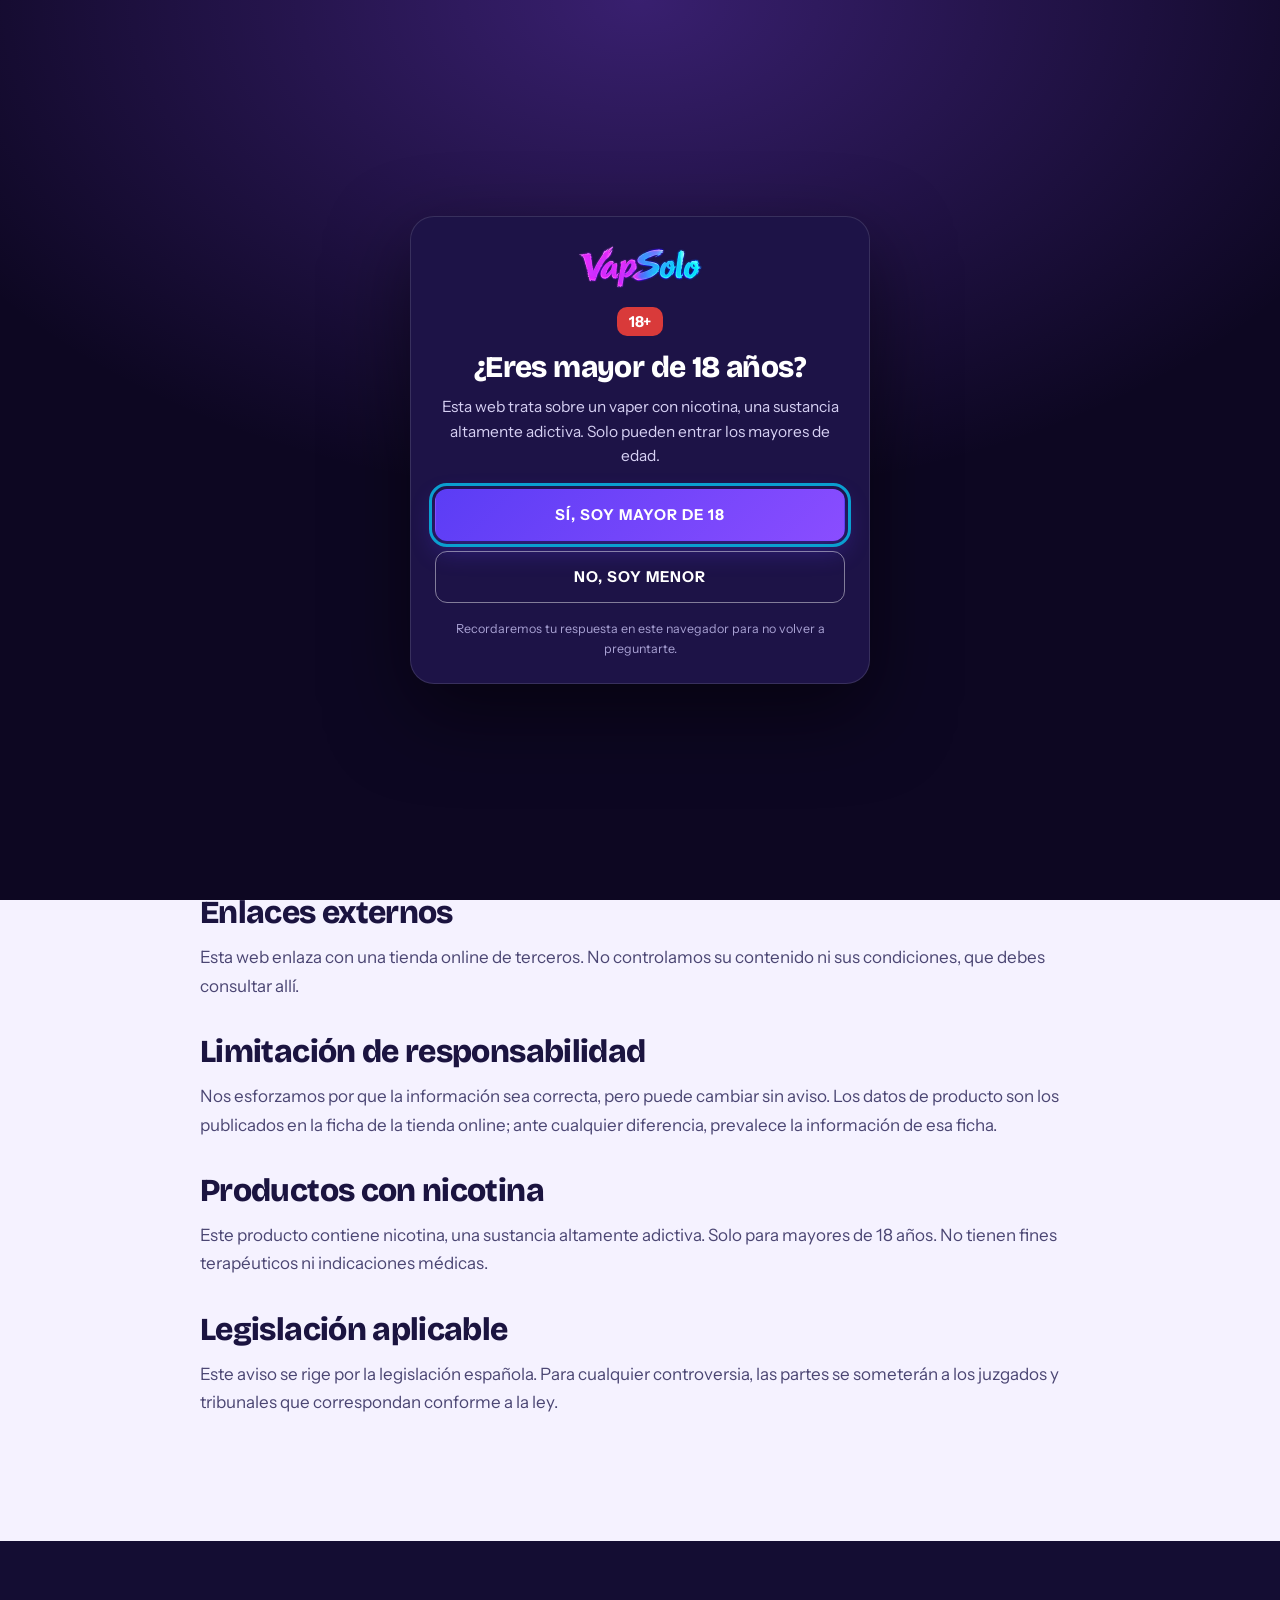
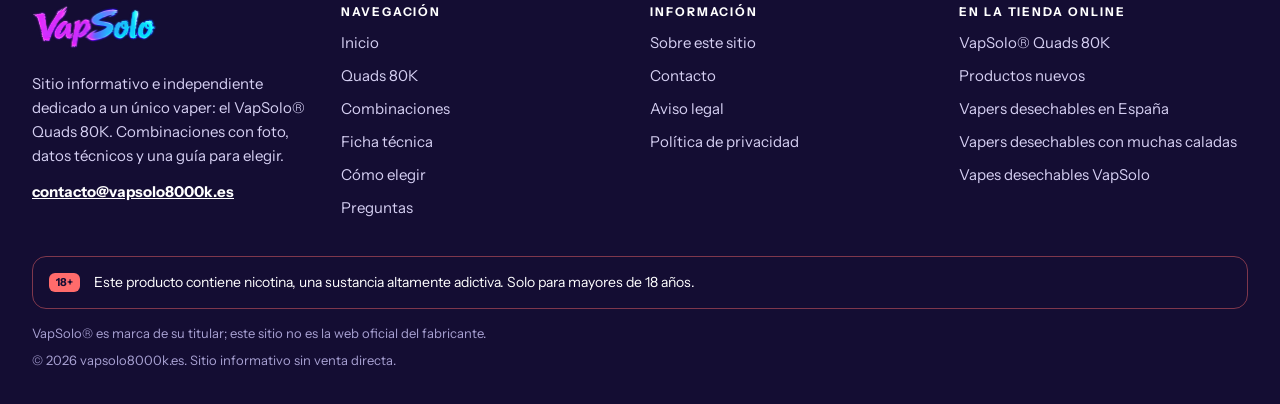
==== commit 2e023ac8: "Fix 18+ modal" ====
--- a/aviso-legal/index.html
+++ b/aviso-legal/index.html
@@ -28,9 +28,30 @@
     <link rel="apple-touch-icon" href="../apple-touch-icon.png">
     <link rel="stylesheet" href="../assets/css/style.css">
     <link rel="stylesheet" href="../assets/css/sets.css">
+    <script src="../assets/js/age.js"></script>
     <script src="../assets/js/app.js" defer></script>
   </head>
   <body>
+    <div class="agegate" role="dialog" aria-modal="true" aria-labelledby="agegate-title"
+      aria-describedby="agegate-text" data-agegate>
+      <div class="agegate__box">
+        <img src="../assets/img/logo-88.webp" width="250" height="88" alt="VapSolo"
+          class="agegate__logo">
+        <span class="age__badge agegate__badge">18+</span>
+        <p class="agegate__title" id="agegate-title">¿Eres mayor de 18 años?</p>
+        <p class="agegate__text" id="agegate-text">
+          Esta web trata sobre un vaper con nicotina, una sustancia altamente adictiva. Solo pueden
+          entrar los mayores de edad.
+        </p>
+        <div class="agegate__act">
+          <button type="button" class="btn" data-age-yes>Sí, soy mayor de 18</button>
+          <a class="btn btn--ghost" href="https://www.google.com/" data-age-no>No, soy menor</a>
+        </div>
+        <p class="agegate__fine">
+          Recordaremos tu respuesta en este navegador para no volver a preguntarte.
+        </p>
+      </div>
+    </div>
     <svg class="sprite" width="0" height="0" aria-hidden="true" focusable="false">
       <defs>
         <linearGradient id="gv" gradientUnits="userSpaceOnUse" x1="3" y1="3" x2="21" y2="21">
--- a/assets/css/style.css
+++ b/assets/css/style.css
@@ -443,3 +443,18 @@
 
 .dock .btn{padding:0 10px;min-width:0;font-size:12.5px;letter-spacing:.04em}
 .dock .btn--ghost-dark{font-size:14px}
+
+/* ---------- age gate (18+) ---------- */
+.agegate{display:none;position:fixed;inset:0;z-index:200;align-items:center;justify-content:center;padding:16px;background:radial-gradient(800px 500px at 50% 0%,rgba(138,77,255,.35),rgba(138,77,255,0)),#0d0722;overflow-y:auto}
+html.age-pending{overflow:hidden}
+html.age-pending .agegate{display:flex}
+.agegate__box{width:min(100%,460px);margin:auto;padding:28px 24px 24px;border-radius:24px;background:var(--dark2);color:#f4f1ff;text-align:center;box-shadow:0 30px 80px rgba(0,0,0,.5);border:1px solid rgba(255,255,255,.12)}
+.agegate__logo{display:block;height:44px;width:auto;margin:0 auto 18px}
+.agegate__badge{font-size:15px;padding:5px 12px;border-radius:10px;margin-bottom:14px}
+.agegate__title{margin:0 0 10px;font:800 clamp(24px,6vw,30px)/1.15 var(--f-head);letter-spacing:-.02em;color:#fff}
+.agegate__text{margin:0 0 20px;color:#d6d0f3;font-size:15.5px}
+.agegate__act{display:grid;gap:10px}
+.agegate__act .btn{width:100%}
+.agegate__act .btn--ghost{background:transparent;color:#fff;border-color:rgba(255,255,255,.45)}
+.agegate__act .btn--ghost:hover{box-shadow:0 10px 24px rgba(0,0,0,.35)}
+.agegate__fine{margin:16px 0 0;font-size:12.5px;color:#a8a1d3}
